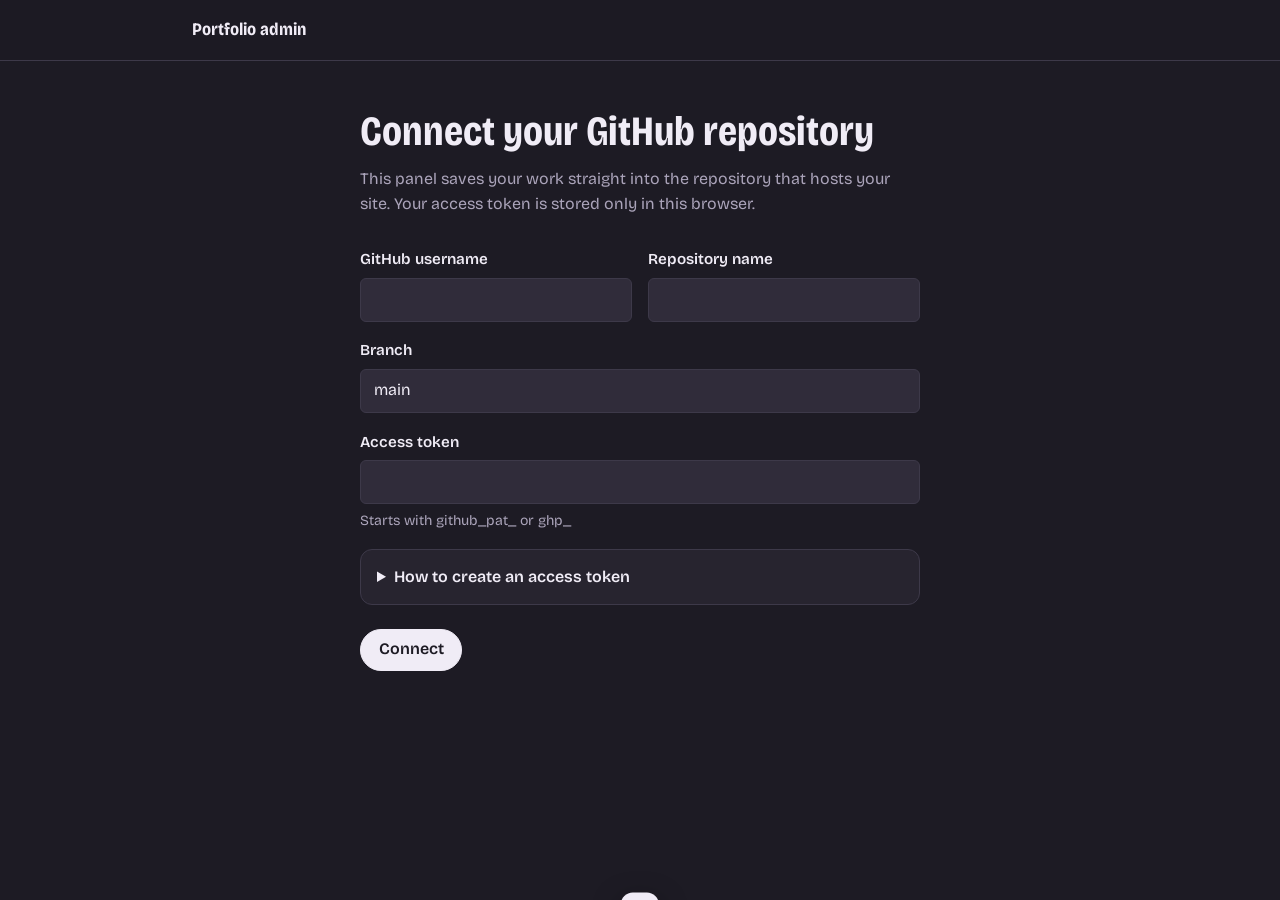
==== admin/index.html @ c106ce6b "Add files via upload" ====
<!doctype html>
<html lang="en">
<head>
  <meta charset="utf-8">
  <meta name="viewport" content="width=device-width, initial-scale=1">
  <meta name="robots" content="noindex, nofollow">
  <title>Portfolio admin</title>
  <meta name="theme-color" content="#1D1B24">
  <link rel="icon" href="data:image/svg+xml,%3Csvg xmlns='http://www.w3.org/2000/svg' viewBox='0 0 32 32'%3E%3Crect width='32' height='32' rx='7' fill='%231D1B24'/%3E%3Crect x='5' y='9' width='12' height='6' rx='1.5' fill='%239B8CFF'/%3E%3Crect x='11' y='18' width='16' height='6' rx='1.5' fill='%23FFB547'/%3E%3Crect x='19' y='4' width='2' height='24' fill='%23FF4D3D'/%3E%3C/svg%3E">
  <link rel="preconnect" href="https://fonts.googleapis.com">
  <link rel="preconnect" href="https://fonts.gstatic.com" crossorigin>
  <link rel="stylesheet" href="https://fonts.googleapis.com/css2?family=Bricolage+Grotesque:opsz,wdth,wght@12..96,75..100,300..800&display=swap">
  <style>
    :root {
      --suite: #1D1B24; --panel: #27242F; --panel-2: #302C3A; --line: #3D3949;
      --paper: #F0ECF6; --muted: #ABA4BA; --playhead: #FF5545; --ok: #4ADE80;
      --font: "Bricolage Grotesque", "Avenir Next", "Segoe UI", system-ui, -apple-system, sans-serif;
      --r-s: 6px; --r-m: 12px;
      color-scheme: dark;
    }
    * , *::before, *::after { box-sizing: border-box; }
    body { margin: 0; background: var(--suite); color: var(--paper); font-family: var(--font); font-size: 1rem; line-height: 1.55; -webkit-font-smoothing: antialiased; }
    button, input, select, textarea { font: inherit; color: inherit; }
    a { color: inherit; }
    :focus-visible { outline: 2px solid var(--paper); outline-offset: 2px; }
    [hidden] { display: none !important; }
    h1, h2 { margin: 0; line-height: 1.1; font-weight: 700; font-variation-settings: "wdth" 82; }
    h1 { font-size: clamp(1.8rem, 5vw, 2.6rem); }
    h2 { font-size: 1.5rem; }

    .wrap { width: 100%; max-width: 960px; margin-inline: auto; padding-inline: clamp(1rem, 4vw, 2rem); }

    .a-top { position: sticky; top: 0; z-index: 20; background: rgba(29,27,36,.9); backdrop-filter: blur(10px); -webkit-backdrop-filter: blur(10px); border-bottom: 1px solid var(--line); }
    .a-top .wrap { display: flex; align-items: center; justify-content: space-between; gap: 1rem; min-height: 60px; flex-wrap: wrap; padding-block: .5rem; }
    .a-brand { font-weight: 700; font-variation-settings: "wdth" 85; text-decoration: none; font-size: 1.1rem; }
    .a-top-right { display: flex; align-items: center; gap: .5rem 1rem; flex-wrap: wrap; font-size: .92rem; }
    .repo { color: var(--muted); }

    .btn { display: inline-flex; align-items: center; justify-content: center; gap: .45rem; min-height: 42px; padding: .45rem 1.1rem; border: 1px solid var(--line); border-radius: 999px; background: transparent; font-weight: 600; text-decoration: none; cursor: pointer; white-space: nowrap; }
    .btn:hover { border-color: var(--muted); }
    .btn-primary { background: var(--paper); color: var(--suite); border-color: var(--paper); }
    .btn-primary:hover { background: #fff; }
    .btn-danger { color: #FF8A7D; }
    .btn-small { min-height: 34px; padding: .25rem .8rem; font-size: .9rem; }
    .btn:disabled { opacity: .45; cursor: default; }
    .icon-btn { display: grid; place-items: center; width: 38px; height: 38px; padding: 0; border: 1px solid var(--line); border-radius: 50%; background: transparent; cursor: pointer; }
    .icon-btn:hover { border-color: var(--muted); }
    .icon-btn:disabled { opacity: .3; cursor: default; }

    main { padding-block: 2rem 5rem; }

    /* Forms */
    .field { display: grid; gap: .35rem; margin-bottom: 1.1rem; }
    .field > span, .legend { font-weight: 600; font-size: .95rem; }
    .hint { color: var(--muted); font-size: .88rem; margin: 0; }
    input[type=text], input[type=url], input[type=email], input[type=password], input[type=number], select, textarea {
      width: 100%; min-height: 44px; padding: .55rem .8rem; border: 1px solid var(--line); border-radius: var(--r-s); background: var(--panel-2);
    }
    input[type=file] { width: 100%; padding: .5rem; border: 1px dashed var(--line); border-radius: var(--r-s); background: var(--panel-2); }
    input[type=color] { width: 44px; height: 44px; padding: 2px; border: 1px solid var(--line); border-radius: var(--r-s); background: var(--panel-2); }
    textarea { min-height: 110px; resize: vertical; }
    input:focus, select:focus, textarea:focus { border-color: var(--muted); outline: none; box-shadow: 0 0 0 2px rgba(240,236,246,.25); }
    .row { display: grid; grid-template-columns: repeat(auto-fit, minmax(160px, 1fr)); gap: 0 1rem; }
    .check { display: flex; gap: .6rem; align-items: center; margin-bottom: 1.1rem; font-weight: 600; cursor: pointer; }
    .check input { width: 20px; height: 20px; accent-color: var(--playhead); }
    .seg { display: inline-flex; border: 1px solid var(--line); border-radius: 999px; padding: 3px; margin-bottom: .75rem; }
    .seg label { padding: .35rem 1rem; border-radius: 999px; cursor: pointer; font-weight: 600; font-size: .92rem; }
    .seg input { position: absolute; opacity: 0; pointer-events: none; }
    .seg label:has(input:checked) { background: var(--paper); color: var(--suite); }
    .seg label:has(input:focus-visible) { outline: 2px solid var(--paper); outline-offset: 2px; }
    .form-error { color: #FF8A7D; margin: .75rem 0 0; min-height: 1.5em; }
    .status { color: var(--muted); margin: 0; }

    /* Connect */
    .connect { max-width: 560px; margin: 1rem auto 0; }
    .connect p.lead { color: var(--muted); margin: .75rem 0 2rem; }
    details { margin: 0 0 1.5rem; padding: .9rem 1rem; border: 1px solid var(--line); border-radius: var(--r-m); background: var(--panel); }
    summary { cursor: pointer; font-weight: 600; }
    details ol { margin: .75rem 0 0; padding-left: 1.25rem; color: var(--muted); }
    details li { margin-bottom: .4rem; }
    details strong { color: var(--paper); }

    /* Tabs */
    .tabs { display: flex; gap: .25rem; border-bottom: 1px solid var(--line); margin-bottom: 1.75rem; }
    .tab { padding: .75rem 1rem; border: 0; border-bottom: 2px solid transparent; background: none; font-weight: 600; color: var(--muted); cursor: pointer; margin-bottom: -1px; }
    .tab[aria-selected="true"] { color: var(--paper); border-bottom-color: var(--playhead); }

    .bar { display: flex; align-items: center; gap: .75rem 1rem; flex-wrap: wrap; margin-bottom: 1.25rem; }
    .bar .spacer { flex: 1; }
    .dirty { display: inline-flex; align-items: center; gap: .5rem; color: var(--muted); font-size: .92rem; }
    .dirty::before { content: ""; width: .5rem; height: .5rem; border-radius: 50%; background: var(--ok); }
    .dirty.pending::before { background: var(--playhead); }

    /* Work list */
    .wlist { list-style: none; margin: 0; padding: 0; display: grid; gap: .6rem; }
    .witem { --c: var(--muted); display: grid; grid-template-columns: 6px 88px minmax(0, 1fr) auto; align-items: center; gap: .9rem; padding: .6rem .75rem .6rem 0; border: 1px solid var(--line); border-radius: var(--r-m); background: var(--panel); overflow: hidden; }
    .witem::before { content: ""; align-self: stretch; margin: -.6rem 0; background: var(--c); }
    .wthumb { position: relative; width: 88px; aspect-ratio: 16/9; border-radius: var(--r-s); overflow: hidden; background: color-mix(in oklab, var(--c) 30%, var(--panel-2)); }
    .wthumb img { width: 100%; height: 100%; object-fit: cover; display: block; }
    .wtext { min-width: 0; }
    .wtext strong { display: block; white-space: nowrap; overflow: hidden; text-overflow: ellipsis; }
    .wmeta { display: flex; flex-wrap: wrap; gap: .1rem .8rem; color: var(--muted); font-size: .88rem; }
    .wactions { display: flex; align-items: center; gap: .35rem; flex-wrap: wrap; justify-content: flex-end; }
    .feat[aria-pressed="true"] { background: var(--paper); color: var(--suite); border-color: var(--paper); }
    .wempty { padding: 2rem; text-align: center; color: var(--muted); border: 1px dashed var(--line); border-radius: var(--r-m); }

    /* Dialog */
    dialog { width: min(680px, calc(100vw - 1.5rem)); max-height: calc(100dvh - 1.5rem); padding: 0; border: 1px solid var(--line); border-radius: var(--r-m); background: var(--panel); color: var(--paper); }
    dialog::backdrop { background: rgba(14,12,20,.8); }
    .dlg-head { position: sticky; top: 0; z-index: 2; display: flex; align-items: center; justify-content: space-between; gap: 1rem; padding: 1rem 1.25rem; background: var(--panel); border-bottom: 1px solid var(--line); }
    .dlg-body { padding: 1.25rem; }
    .dlg-foot { position: sticky; bottom: 0; display: flex; align-items: center; gap: .75rem; flex-wrap: wrap; padding: .9rem 1.25rem; background: var(--panel); border-top: 1px solid var(--line); }
    .dlg-foot .status { flex: 1; min-width: 12rem; }
    .detect { display: flex; gap: .9rem; align-items: center; margin: -.4rem 0 1.1rem; }
    .detect img { width: 112px; aspect-ratio: 16/9; object-fit: cover; border-radius: var(--r-s); background: var(--panel-2); }
    .detect p { margin: 0; font-size: .9rem; color: var(--muted); }
    .detect strong { color: var(--paper); }
    fieldset { border: 0; padding: 0; margin: 0 0 1.1rem; min-width: 0; }

    /* Profile */
    .card-box { padding: 1.25rem; border: 1px solid var(--line); border-radius: var(--r-m); background: var(--panel); margin-bottom: 1.25rem; }
    .card-box h2 { font-size: 1.2rem; margin-bottom: 1rem; }
    .cat-row { display: grid; grid-template-columns: 44px minmax(0, 1.1fr) 90px 120px minmax(0, 2fr) 38px; gap: .5rem; align-items: center; margin-bottom: .6rem; }
    .cat-head { color: var(--muted); font-size: .82rem; font-weight: 600; margin-bottom: .35rem; }

    .toast { position: fixed; left: 50%; bottom: 1.25rem; z-index: 100; transform: translate(-50%, 150%); max-width: calc(100vw - 2rem); padding: .8rem 1.2rem; border-radius: var(--r-m); background: var(--paper); color: var(--suite); font-weight: 600; box-shadow: 0 10px 30px rgba(0,0,0,.4); transition: transform .25s; }
    .toast.show { transform: translate(-50%, 0); }
    .toast.error { background: #FF8A7D; }

    @media (max-width: 640px) {
      .witem { grid-template-columns: 6px 72px minmax(0, 1fr); padding-right: .6rem; }
      .wthumb { width: 72px; }
      .wactions { grid-column: 2 / -1; justify-content: flex-start; }
      .cat-row { grid-template-columns: 44px minmax(0, 1fr) 38px; }
      .cat-row .c-track, .cat-row .c-format, .cat-row .c-blurb { grid-column: 1 / -1; }
      .cat-head { display: none; }
      .cat-row { padding-bottom: .75rem; border-bottom: 1px solid var(--line); }
    }
    @media (prefers-reduced-motion: reduce) { .toast { transition: none; } }
  </style>
</head>
<body>
  <header class="a-top">
    <div class="wrap">
      <a class="a-brand" href="../">Portfolio admin</a>
      <div class="a-top-right" id="topRight" hidden>
        <span class="repo" id="repoLabel"></span>
        <a class="btn btn-small" id="viewSite" href="../" target="_blank" rel="noopener">View site</a>
        <button class="btn btn-small" id="signOut" type="button">Sign out</button>
      </div>
    </div>
  </header>

  <main class="wrap">
    <!-- Connect -->
    <section class="connect" id="connect" hidden>
      <h1>Connect your GitHub repository</h1>
      <p class="lead">This panel saves your work straight into the repository that hosts your site. Your access token is stored only in this browser.</p>
      <form id="connectForm" novalidate>
        <div class="row">
          <label class="field"><span>GitHub username</span><input type="text" name="owner" autocomplete="username" autocapitalize="off" spellcheck="false" required></label>
          <label class="field"><span>Repository name</span><input type="text" name="repo" autocapitalize="off" spellcheck="false" required></label>
        </div>
        <label class="field"><span>Branch</span><input type="text" name="branch" value="main" autocapitalize="off" spellcheck="false" required></label>
        <label class="field"><span>Access token</span><input type="password" name="token" autocomplete="off" spellcheck="false" required>
          <p class="hint">Starts with github_pat_ or ghp_</p></label>
        <details>
          <summary>How to create an access token</summary>
          <ol>
            <li>On GitHub, open <strong>Settings → Developer settings → Personal access tokens → Fine-grained tokens</strong>, then choose <strong>Generate new token</strong>.</li>
            <li>Give it a name and an expiry date.</li>
            <li>Under <strong>Repository access</strong>, choose <strong>Only select repositories</strong> and pick your portfolio repository.</li>
            <li>Under <strong>Permissions → Repository permissions</strong>, set <strong>Contents</strong> to <strong>Read and write</strong>.</li>
            <li>Generate the token, copy it and paste it above. GitHub only shows it once.</li>
          </ol>
        </details>
        <button class="btn btn-primary" type="submit" id="connectBtn">Connect</button>
        <p class="form-error" id="connectError" role="alert"></p>
      </form>
    </section>

    <!-- App -->
    <section id="app" hidden>
      <div class="tabs" role="tablist">
        <button class="tab" role="tab" id="tabWorks" aria-selected="true" aria-controls="panelWorks" type="button">Works</button>
        <button class="tab" role="tab" id="tabProfile" aria-selected="false" aria-controls="panelProfile" type="button">Profile</button>
      </div>

      <div id="panelWorks" role="tabpanel" aria-labelledby="tabWorks">
        <div class="bar">
          <button class="btn btn-primary" id="addWork" type="button">Add work</button>
          <span class="spacer"></span>
          <span class="dirty" id="dirty">All changes published</span>
          <button class="btn" id="publishWorks" type="button" disabled>Publish changes</button>
        </div>
        <p class="hint" style="margin-bottom:1rem">The first items in the list appear first on your site. Pieces marked “On timeline” appear as clips in the hero.</p>
        <ul class="wlist" id="workList"></ul>
      </div>

      <div id="panelProfile" role="tabpanel" aria-labelledby="tabProfile" hidden>
        <form id="profileForm" novalidate>
          <div class="card-box">
            <h2>About you</h2>
            <div class="row">
              <label class="field"><span>Name</span><input type="text" name="name" required></label>
              <label class="field"><span>Role</span><input type="text" name="role" placeholder="Video editor & AI content creator"></label>
            </div>
            <label class="field"><span>Intro</span><textarea name="intro" rows="3" style="min-height:80px"></textarea><p class="hint">One or two sentences shown under your name.</p></label>
            <label class="field"><span>Bio</span><textarea name="bio" rows="7"></textarea><p class="hint">Leave a blank line between paragraphs.</p></label>
            <div class="row">
              <label class="field"><span>Location</span><input type="text" name="location"></label>
              <label class="field"><span>Availability</span><input type="text" name="availability" placeholder="Open to freelance projects"></label>
            </div>
            <label class="field"><span>Photo link</span><input type="text" name="photo" placeholder="media/me.jpg or https://…"></label>
            <label class="field"><span>Or upload a photo</span><input type="file" name="photoFile" accept="image/*"></label>
            <label class="field"><span>Tools</span><input type="text" name="tools"><p class="hint">Separate with commas.</p></label>
          </div>

          <div class="card-box">
            <h2>Contact</h2>
            <label class="field"><span>Email</span><input type="email" name="email"></label>
            <label class="field"><span>Contact note</span><textarea name="contactNote" rows="2" style="min-height:70px"></textarea></label>
            <label class="field"><span>Social links</span><textarea name="socials" rows="4" placeholder="Instagram, https://instagram.com/yourname"></textarea><p class="hint">One per line: name, comma, link.</p></label>
          </div>

          <div class="card-box">
            <h2>Categories</h2>
            <p class="hint" style="margin:-.5rem 0 1rem">Color shows on clips and cards. Track V2 puts a category on the upper timeline track. Format sets the default shape of its videos.</p>
            <div class="cat-row cat-head" aria-hidden="true"><span>Color</span><span>Name</span><span>Track</span><span>Format</span><span>Short description</span><span></span></div>
            <div id="catRows"></div>
            <button class="btn btn-small" id="addCat" type="button">Add category</button>
          </div>

          <div class="bar">
            <button class="btn btn-primary" type="submit" id="publishProfile">Publish profile</button>
            <p class="status" id="profileStatus" role="status"></p>
          </div>
        </form>
      </div>
    </section>
  </main>

  <!-- Add / edit work -->
  <dialog id="workDialog" aria-labelledby="workDialogTitle">
    <form id="workForm" novalidate>
      <div class="dlg-head">
        <h2 id="workDialogTitle">Add work</h2>
        <button class="icon-btn" type="button" id="closeWork" aria-label="Close">
          <svg viewBox="0 0 24 24" width="18" height="18" aria-hidden="true"><path d="M6 6l12 12M18 6L6 18" stroke="currentColor" stroke-width="2" stroke-linecap="round"/></svg>
        </button>
      </div>
      <div class="dlg-body">
        <label class="field"><span>Title</span><input type="text" name="title" required></label>
        <div class="row">
          <label class="field"><span>Category</span><select name="category" id="categorySelect"></select></label>
          <label class="field"><span>Shape</span>
            <select name="format">
              <option value="auto">Automatic</option>
              <option value="landscape">Landscape 16:9</option>
              <option value="vertical">Vertical 9:16</option>
              <option value="square">Square 1:1</option>
            </select>
          </label>
        </div>

        <fieldset>
          <legend class="legend" style="margin-bottom:.5rem">Video or image</legend>
          <div class="seg">
            <label><input type="radio" name="source" value="link" checked> Paste a link</label>
            <label><input type="radio" name="source" value="upload"> Upload a file</label>
          </div>
          <div id="srcLink">
            <label class="field" style="margin-bottom:.6rem">
              <input type="url" name="url" aria-label="Video link" placeholder="YouTube, Shorts, Vimeo, Instagram reel or Google Drive link" inputmode="url" autocapitalize="off" spellcheck="false">
            </label>
            <div class="detect" id="detect" hidden><img id="detectImg" alt=""><p id="detectText"></p></div>
          </div>
          <div id="srcUpload" hidden>
            <label class="field"><input type="file" name="file" accept="video/mp4,video/webm,video/quicktime,image/*">
              <p class="hint" id="uploadHint">MP4 or image, up to 50 MB. For longer videos, upload to YouTube or Google Drive and paste the link instead.</p></label>
          </div>
        </fieldset>

        <label class="field"><span>Thumbnail link (optional)</span><input type="text" name="thumbUrl" placeholder="https://… or media/thumbs/…" autocapitalize="off" spellcheck="false">
          <p class="hint">YouTube, Vimeo and Google Drive thumbnails fill in automatically. Instagram needs one.</p></label>
        <label class="field"><span>Or upload a thumbnail</span><input type="file" name="thumbFile" accept="image/*"></label>

        <div class="row">
          <label class="field"><span>Duration</span><input type="text" name="duration" placeholder="0:45" inputmode="numeric"></label>
          <label class="field"><span>Year</span><input type="number" name="year" min="1990" max="2100"></label>
        </div>
        <label class="field"><span>Tools</span><input type="text" name="tools" placeholder="Premiere Pro, After Effects"><p class="hint">Separate with commas.</p></label>
        <label class="field"><span>Description</span><textarea name="description" rows="3"></textarea></label>
        <label class="check"><input type="checkbox" name="featured"> Show on the hero timeline</label>
      </div>
      <div class="dlg-foot">
        <p class="status" id="workStatus" role="status"></p>
        <button class="btn" type="button" id="cancelWork">Cancel</button>
        <button class="btn btn-primary" type="submit" id="saveWork">Save work</button>
      </div>
    </form>
  </dialog>

  <div class="toast" id="toast" role="status" aria-live="polite"></div>

  <script src="../assets/js/media.js"></script>
  <script src="admin.js"></script>
</body>
</html>
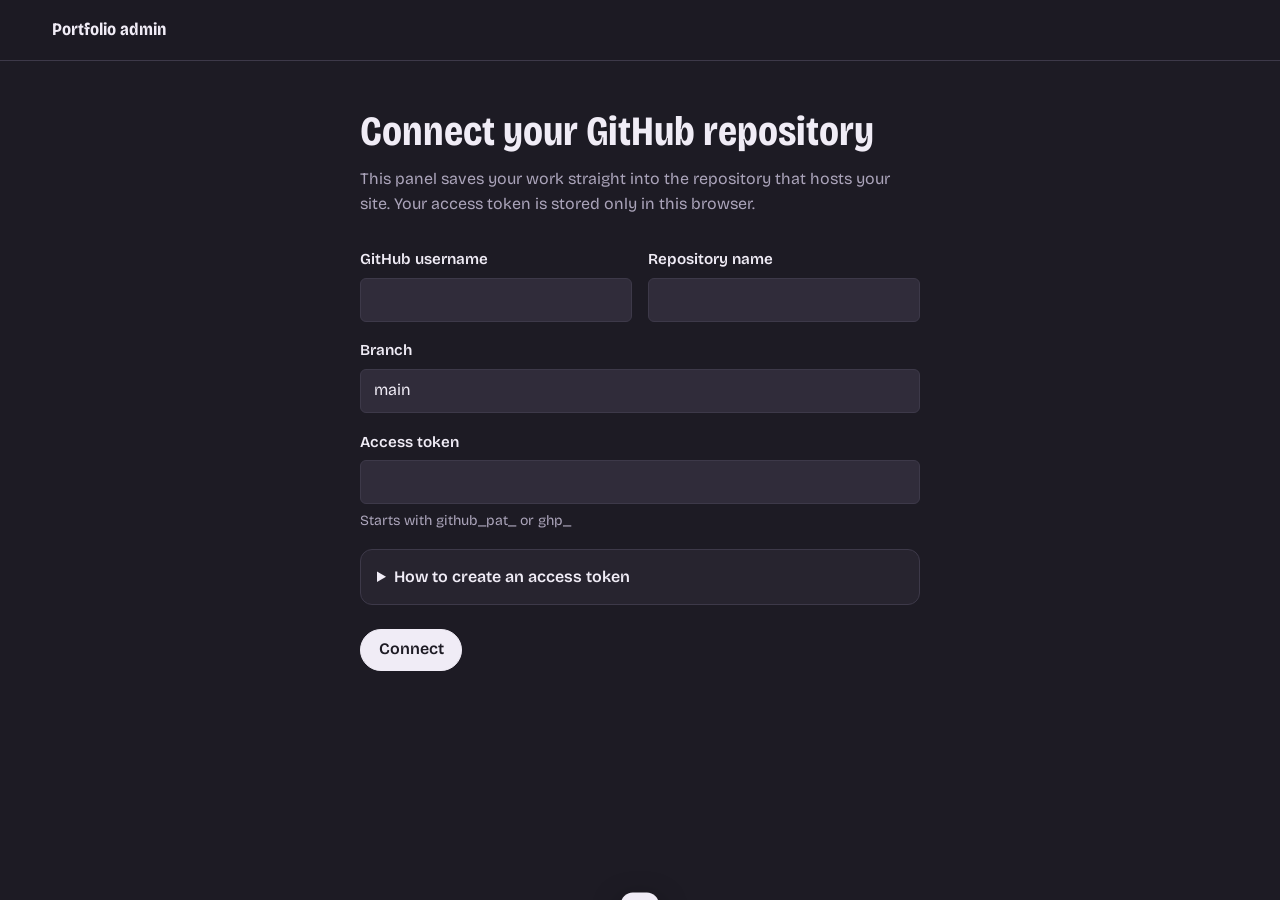
==== commit a44f35af: "Add files via upload add design controls" ====
--- a/admin/index.html
+++ b/admin/index.html
@@ -28,7 +28,7 @@
     h1 { font-size: clamp(1.8rem, 5vw, 2.6rem); }
     h2 { font-size: 1.5rem; }
 
-    .wrap { width: 100%; max-width: 960px; margin-inline: auto; padding-inline: clamp(1rem, 4vw, 2rem); }
+    .wrap { width: 100%; max-width: 1240px; margin-inline: auto; padding-inline: clamp(1rem, 4vw, 2rem); }
 
     .a-top { position: sticky; top: 0; z-index: 20; background: rgba(29,27,36,.9); backdrop-filter: blur(10px); -webkit-backdrop-filter: blur(10px); border-bottom: 1px solid var(--line); }
     .a-top .wrap { display: flex; align-items: center; justify-content: space-between; gap: 1rem; min-height: 60px; flex-wrap: wrap; padding-block: .5rem; }
@@ -122,6 +122,76 @@
     .card-box h2 { font-size: 1.2rem; margin-bottom: 1rem; }
     .cat-row { display: grid; grid-template-columns: 44px minmax(0, 1.1fr) 90px 120px minmax(0, 2fr) 38px; gap: .5rem; align-items: center; margin-bottom: .6rem; }
     .cat-head { color: var(--muted); font-size: .82rem; font-weight: 600; margin-bottom: .35rem; }
+
+    #panelWorks, #panelProfile { max-width: 960px; }
+
+    /* Design tab */
+    .design { display: grid; grid-template-columns: minmax(0, 1fr) minmax(0, 1.25fr); gap: 1.5rem; align-items: start; }
+    .d-preview { position: sticky; top: 76px; }
+    .pv-bar { display: flex; align-items: center; justify-content: space-between; gap: .75rem; margin-bottom: .6rem; flex-wrap: wrap; }
+    .pv-bar .seg { margin: 0; }
+    .pv { position: relative; overflow: hidden; border: 1px solid var(--line); border-radius: var(--r-m); background: var(--panel-2); }
+    .pv iframe { position: absolute; top: 0; left: 0; border: 0; transform-origin: 0 0; background: #fff; }
+    .pv-note { color: var(--muted); font-size: .85rem; margin: .5rem 0 0; }
+    .d-actions { position: sticky; bottom: 0; z-index: 5; display: flex; align-items: center; gap: .75rem 1rem; flex-wrap: wrap; margin-top: 1.25rem; padding: .85rem 0; background: var(--suite); border-top: 1px solid var(--line); }
+    .d-actions .spacer { flex: 1; }
+    .d-actions .status { flex-basis: 100%; }
+    .d-actions .status:empty { display: none; }
+
+    .font-sample { margin: -.5rem 0 1.25rem; padding: .7rem .9rem; border-radius: var(--r-s); background: var(--panel-2); overflow: hidden; white-space: nowrap; text-overflow: ellipsis; }
+    .font-sample.head { font-size: 2rem; font-weight: 700; line-height: 1.15; }
+    .font-sample.body { font-size: 1.05rem; }
+
+    .presets { display: grid; grid-template-columns: repeat(auto-fill, minmax(118px, 1fr)); gap: .5rem; margin-bottom: 1.25rem; }
+    .preset { display: flex; align-items: center; gap: .55rem; min-height: 44px; padding: .45rem .7rem; border: 1px solid var(--line); border-radius: var(--r-s); background: transparent; cursor: pointer; font-weight: 600; font-size: .9rem; text-align: left; }
+    .preset:hover { border-color: var(--muted); }
+    .preset[aria-pressed="true"] { border-color: var(--paper); box-shadow: inset 0 0 0 1px var(--paper); }
+    .dots { display: inline-flex; flex: none; }
+    .dots i { width: 14px; height: 14px; border-radius: 50%; border: 1px solid rgba(255,255,255,.25); margin-left: -4px; }
+    .dots i:first-child { margin-left: 0; }
+    .crow { display: grid; grid-template-columns: 44px minmax(0, 1fr) 6.5rem; align-items: center; gap: .75rem; margin-bottom: .6rem; }
+    .crow span { font-weight: 600; font-size: .95rem; }
+    .crow span small { display: block; color: var(--muted); font-weight: 400; font-size: .82rem; }
+    .crow input.hex { min-height: 40px; padding: .4rem .6rem; font-variant-numeric: tabular-nums; text-transform: uppercase; }
+    .contrast { margin: .75rem 0 0; font-size: .9rem; color: var(--muted); }
+    .contrast.warn { color: #FFB547; }
+
+    .range-row { display: grid; grid-template-columns: minmax(0, 1fr) 3.5rem; gap: .75rem; align-items: center; }
+    input[type=range] { width: 100%; accent-color: var(--playhead); min-height: 32px; }
+    output { font-variant-numeric: tabular-nums; color: var(--muted); text-align: right; }
+
+    .slist { list-style: none; margin: 0 0 1.25rem; padding: 0; display: grid; gap: .45rem; }
+    .slist li { display: flex; align-items: center; gap: .6rem; padding: .45rem .5rem .45rem .8rem; border: 1px solid var(--line); border-radius: var(--r-s); background: var(--panel-2); }
+    .slist li .sname { flex: 1; font-weight: 600; }
+    .slist li.off .sname { color: var(--muted); text-decoration: line-through; }
+    .slist label { display: inline-flex; align-items: center; gap: .4rem; font-size: .9rem; color: var(--muted); cursor: pointer; }
+    .slist input { width: 18px; height: 18px; accent-color: var(--playhead); }
+
+    .ph-tiles { display: grid; grid-template-columns: repeat(4, minmax(0, 1fr)); gap: .6rem; margin-bottom: 1.1rem; }
+    .ph-tile { display: grid; gap: .4rem; cursor: pointer; font-size: .85rem; font-weight: 600; text-align: center; }
+    .ph-tile input { position: absolute; opacity: 0; pointer-events: none; }
+    .ph-mini { position: relative; aspect-ratio: 4 / 5; border-radius: var(--r-s); overflow: hidden; border: 2px solid transparent; background: #4A4170; color: #fff; display: flex; align-items: flex-start; padding: .45rem; font-size: .78rem; line-height: 1.05; text-align: left; font-weight: 700; }
+    .ph-tile:has(input:checked) .ph-mini { border-color: var(--paper); }
+    .ph-tile:has(input:focus-visible) .ph-mini { outline: 2px solid var(--paper); outline-offset: 2px; }
+    .ph-mini.slate { background: #24212C; padding-top: 1.25rem; }
+    .ph-mini.slate::before { content: ""; position: absolute; top: 0; left: 0; right: 0; height: .75rem; background: repeating-linear-gradient(-55deg, #F4F1F8 0 6px, #17151D 6px 12px); }
+    .ph-mini.plain { background: #6A5FA8; }
+    .ph-mini.image { background: linear-gradient(to bottom, rgba(0,0,0,.55), transparent 60%), linear-gradient(135deg, #5B6B7A, #2B2F3A 60%, #7A5A4B); }
+    .ph-mini::after { content: ""; position: absolute; left: 0; right: 0; bottom: 0; height: 4px; background: #9B8CFF; }
+
+    @media (max-width: 900px) {
+      .design { grid-template-columns: minmax(0, 1fr); }
+      .d-preview { position: static; order: -1; }
+    }
+    @media (max-width: 480px) {
+      .d-actions { gap: .5rem; padding: .6rem 0; }
+      .d-actions .spacer { display: none; }
+      .d-actions .dirty { flex-basis: 100%; }
+      .d-actions .btn { flex: 1; min-height: 40px; }
+      .ph-tiles { grid-template-columns: repeat(2, minmax(0, 1fr)); }
+      .crow { grid-template-columns: 44px minmax(0, 1fr); }
+      .crow input.hex { grid-column: 2; }
+    }
 
     .toast { position: fixed; left: 50%; bottom: 1.25rem; z-index: 100; transform: translate(-50%, 150%); max-width: calc(100vw - 2rem); padding: .8rem 1.2rem; border-radius: var(--r-m); background: var(--paper); color: var(--suite); font-weight: 600; box-shadow: 0 10px 30px rgba(0,0,0,.4); transition: transform .25s; }
     .toast.show { transform: translate(-50%, 0); }
@@ -184,6 +254,7 @@
       <div class="tabs" role="tablist">
         <button class="tab" role="tab" id="tabWorks" aria-selected="true" aria-controls="panelWorks" type="button">Works</button>
         <button class="tab" role="tab" id="tabProfile" aria-selected="false" aria-controls="panelProfile" type="button">Profile</button>
+        <button class="tab" role="tab" id="tabDesign" aria-selected="false" aria-controls="panelDesign" type="button">Design</button>
       </div>
 
       <div id="panelWorks" role="tabpanel" aria-labelledby="tabWorks">
@@ -237,6 +308,98 @@
           </div>
         </form>
       </div>
+
+      <div id="panelDesign" role="tabpanel" aria-labelledby="tabDesign" hidden>
+        <form id="designForm" novalidate>
+          <div class="design">
+            <div class="d-controls">
+
+              <div class="card-box">
+                <h2>Fonts</h2>
+                <label class="field"><span>Your name and headings</span><select name="headFont" id="dHeadFont"></select></label>
+                <p class="font-sample head" id="dHeadSample">Your Name</p>
+                <label class="field"><span>Body text</span><select name="bodyFont" id="dBodyFont"></select></label>
+                <p class="font-sample body" id="dBodySample">I edit reels, brand films and YouTube videos.</p>
+              </div>
+
+              <div class="card-box">
+                <h2>Colors</h2>
+                <div class="presets" id="dPresets" role="group" aria-label="Color presets"></div>
+                <div id="dColors"></div>
+                <p class="contrast" id="dContrast" role="status"></p>
+              </div>
+
+              <div class="card-box">
+                <h2>Text</h2>
+                <div class="field"><span>Name and intro</span>
+                  <div class="seg"><label><input type="radio" name="heroAlign" value="left"> Left</label><label><input type="radio" name="heroAlign" value="center"> Centered</label></div>
+                </div>
+                <div class="field"><span>Work and Contact titles</span>
+                  <div class="seg"><label><input type="radio" name="headAlign" value="left"> Left</label><label><input type="radio" name="headAlign" value="center"> Centered</label></div>
+                  <p class="hint" style="margin-top:-.4rem">About always sits beside your photo.</p>
+                </div>
+                <label class="field"><span>Name size</span>
+                  <span class="range-row"><input type="range" name="nameSize" min="60" max="140" step="5"><output id="oNameSize"></output></span></label>
+                <label class="field"><span>Section title size</span>
+                  <span class="range-row"><input type="range" name="headSize" min="70" max="130" step="5"><output id="oHeadSize"></output></span></label>
+                <div class="field"><span>Body text size</span>
+                  <div class="seg"><label><input type="radio" name="bodySize" value="16"> Small</label><label><input type="radio" name="bodySize" value="17"> Medium</label><label><input type="radio" name="bodySize" value="19"> Large</label></div>
+                </div>
+              </div>
+
+              <div class="card-box">
+                <h2>Sections and layout</h2>
+                <p class="hint" style="margin:-.5rem 0 .75rem">Order of the sections below your name. The menu follows the same order.</p>
+                <ul class="slist" id="dSections"></ul>
+                <label class="check"><input type="checkbox" name="timeline"> Show the editing timeline under your name</label>
+                <div class="field"><span>Work grid</span>
+                  <div class="seg"><label><input type="radio" name="gridLayout" value="masonry"> Masonry</label><label><input type="radio" name="gridLayout" value="uniform"> Even grid</label></div>
+                  <p class="hint" id="dGridHint" style="margin-top:-.4rem"></p>
+                </div>
+                <div class="field"><span>Columns on large screens</span>
+                  <div class="seg"><label><input type="radio" name="gridColumns" value="2"> 2</label><label><input type="radio" name="gridColumns" value="3"> 3</label><label><input type="radio" name="gridColumns" value="4"> 4</label></div>
+                </div>
+                <label class="field" id="dShapeField"><span>Card shape</span>
+                  <select name="cardShape"><option value="landscape">Landscape 16:9</option><option value="portrait">Portrait 4:5</option><option value="square">Square 1:1</option></select></label>
+              </div>
+
+              <div class="card-box">
+                <h2>Video placeholder</h2>
+                <p class="hint" style="margin:-.5rem 0 1rem">Shown for work that doesn't have a thumbnail yet.</p>
+                <div class="ph-tiles" role="radiogroup" aria-label="Placeholder style">
+                  <label class="ph-tile"><input type="radio" name="phStyle" value="title"><span class="ph-mini">Reel title</span>Color and title</label>
+                  <label class="ph-tile"><input type="radio" name="phStyle" value="slate"><span class="ph-mini slate">Reel title</span>Film slate</label>
+                  <label class="ph-tile"><input type="radio" name="phStyle" value="plain"><span class="ph-mini plain"></span>Color only</label>
+                  <label class="ph-tile"><input type="radio" name="phStyle" value="image"><span class="ph-mini image">Reel title</span>Your image</label>
+                </div>
+                <label class="check" id="dPhTitleField"><input type="checkbox" name="phTitle"> Show the title on placeholders</label>
+                <div id="dPhImageField">
+                  <label class="field"><span>Placeholder image link</span><input type="text" name="phImage" placeholder="media/placeholder.jpg or https://…" autocapitalize="off" spellcheck="false"></label>
+                  <label class="field"><span>Or upload an image</span><input type="file" name="phFile" accept="image/*">
+                    <p class="hint">A frame from your showreel or a branded background works well.</p></label>
+                </div>
+              </div>
+            </div>
+
+            <div class="d-preview">
+              <div class="pv-bar">
+                <strong>Preview</strong>
+                <div class="seg"><label><input type="radio" name="pvMode" value="desktop" checked> Desktop</label><label><input type="radio" name="pvMode" value="phone"> Phone</label></div>
+              </div>
+              <div class="pv" id="pv"><iframe id="pvFrame" title="Preview of your site with these design settings"></iframe></div>
+              <p class="pv-note">You can scroll and click inside the preview. Changes go live only when you publish.</p>
+            </div>
+          </div>
+
+          <div class="d-actions">
+            <span class="dirty" id="dDirty">All changes published</span>
+            <span class="spacer"></span>
+            <button class="btn" type="button" id="dReset">Reset to default</button>
+            <button class="btn btn-primary" type="submit" id="dPublish" disabled>Publish design</button>
+            <p class="status" id="dStatus" role="status"></p>
+          </div>
+        </form>
+      </div>
     </section>
   </main>
 
@@ -304,6 +467,7 @@
   <div class="toast" id="toast" role="status" aria-live="polite"></div>
 
   <script src="../assets/js/media.js"></script>
+  <script src="../assets/js/theme.js"></script>
   <script src="admin.js"></script>
 </body>
 </html>
